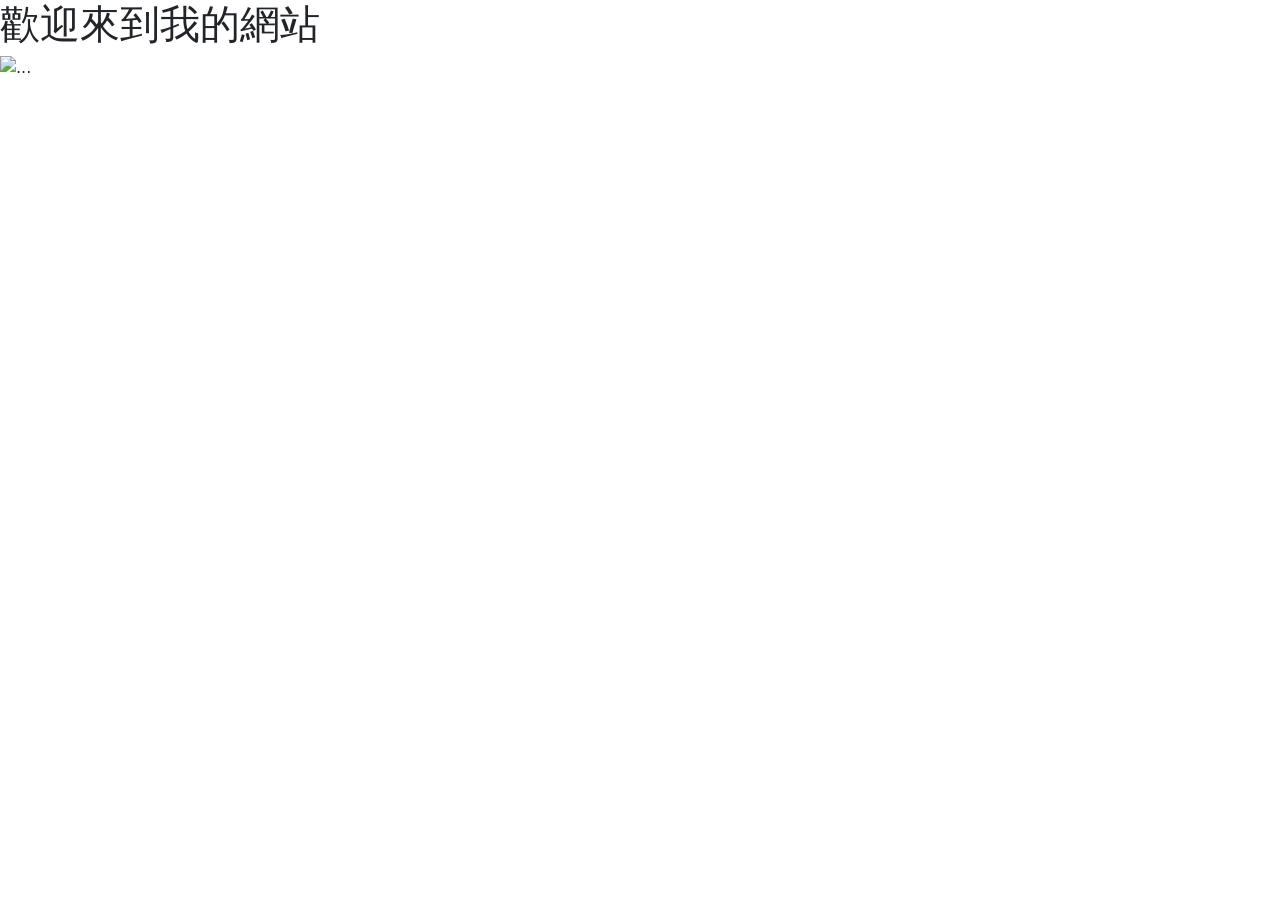
==== 1112/index.html @ 8703cf17 "Add files via upload" ====
<!DOCTYPE html>
<html lang="zh-Hant"></html>
<head>
    <meta charset='utf-8'>
    <meta name='viewport' content='width=device-width, initial-scale=1'>
    <title>Page Title</title>
    <link href="https://cdn.jsdelivr.net/npm/bootstrap@5.3.3/dist/css/bootstrap.min.css" rel="stylesheet" integrity="sha384-QWTKZyjpPEjISv5WaRU9OFeRpok6YctnYmDr5pNlyT2bRjXh0JMhjY6hW+ALEwIH" crossorigin="anonymous">
    <script src="https://cdn.jsdelivr.net/npm/bootstrap@5.3.3/dist/js/bootstrap.bundle.min.js" integrity="sha384-YvpcrYf0tY3lHB60NNkmXc5s9fDVZLESaAA55NDzOxhy9GkcIdslK1eN7N6jIeHz" crossorigin="anonymous"></script>
</head>
<body>
    <h1>歡迎來到我的網站</h1>

    <div id="carouselExample" class="carousel slide">
        <div class="carousel-inner">
          <div class="carousel-item active">
            <img src="..." class="d-block w-100" alt="...">
          </div>
          <div class="carousel-item">
            <img src="..." class="d-block w-100" alt="...">
          </div>
          <div class="carousel-item">
            <img src="..." class="d-block w-100" alt="...">
          </div>
        </div>
        <button class="carousel-control-prev" type="button" data-bs-target="#carouselExample" data-bs-slide="prev">
          <span class="carousel-control-prev-icon" aria-hidden="true"></span>
          <span class="visually-hidden">Previous</span>
        </button>
        <button class="carousel-control-next" type="button" data-bs-target="#carouselExample" data-bs-slide="next">
          <span class="carousel-control-next-icon" aria-hidden="true"></span>
          <span class="visually-hidden">Next</span>
        </button>
      </div>
</body>
</html>
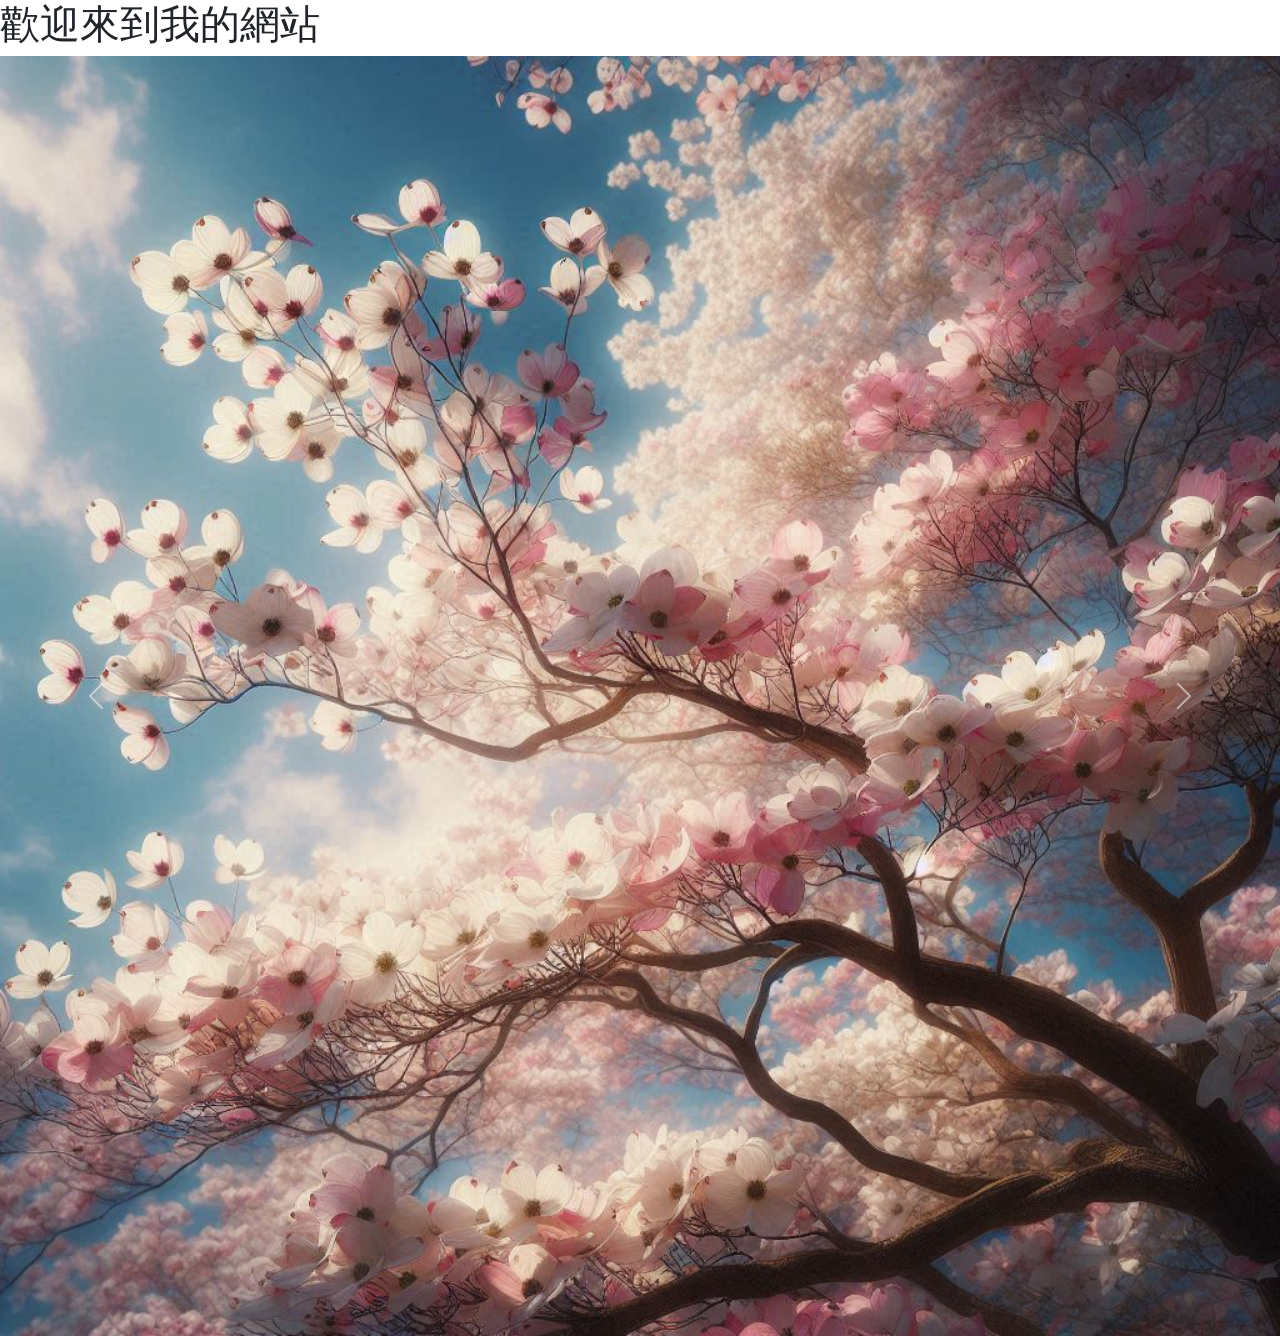
==== commit f4c21562: "Add files via upload" ====
--- a/1112/index.html
+++ b/1112/index.html
@@ -13,15 +13,22 @@
     <div id="carouselExample" class="carousel slide">
         <div class="carousel-inner">
           <div class="carousel-item active">
-            <img src="..." class="d-block w-100" alt="...">
+            <img src='OIG1.sX6HMcwn.jpg' style='width: 100%' class="d-block w-100" alt='OIG1.sX6HMcwn.jpg'>
           </div>
           <div class="carousel-item">
-            <img src="..." class="d-block w-100" alt="...">
+            <img src='images.jpg' style='width: 100%' class="d-block w-100" alt='images.jpg'>
           </div>
           <div class="carousel-item">
-            <img src="..." class="d-block w-100" alt="...">
+            <img src='OIG1.sX6HMcwn.jpg' style='width: 100%' class="d-block w-100" alt='OIG1.sX6HMcwn.jpg'>
+          </div>
+          <div class="carousel-item">
+            <img src='images.jpg' style='width: 100%' class="d-block w-100" alt='images.jpg'>
+          </div>
+          <div class="carousel-item">
+            <img src='OIG1.sX6HMcwn.jpg' style='width: 100%' class="d-block w-100" alt='OIG1.sX6HMcwn.jpg'>
           </div>
         </div>
+        
         <button class="carousel-control-prev" type="button" data-bs-target="#carouselExample" data-bs-slide="prev">
           <span class="carousel-control-prev-icon" aria-hidden="true"></span>
           <span class="visually-hidden">Previous</span>
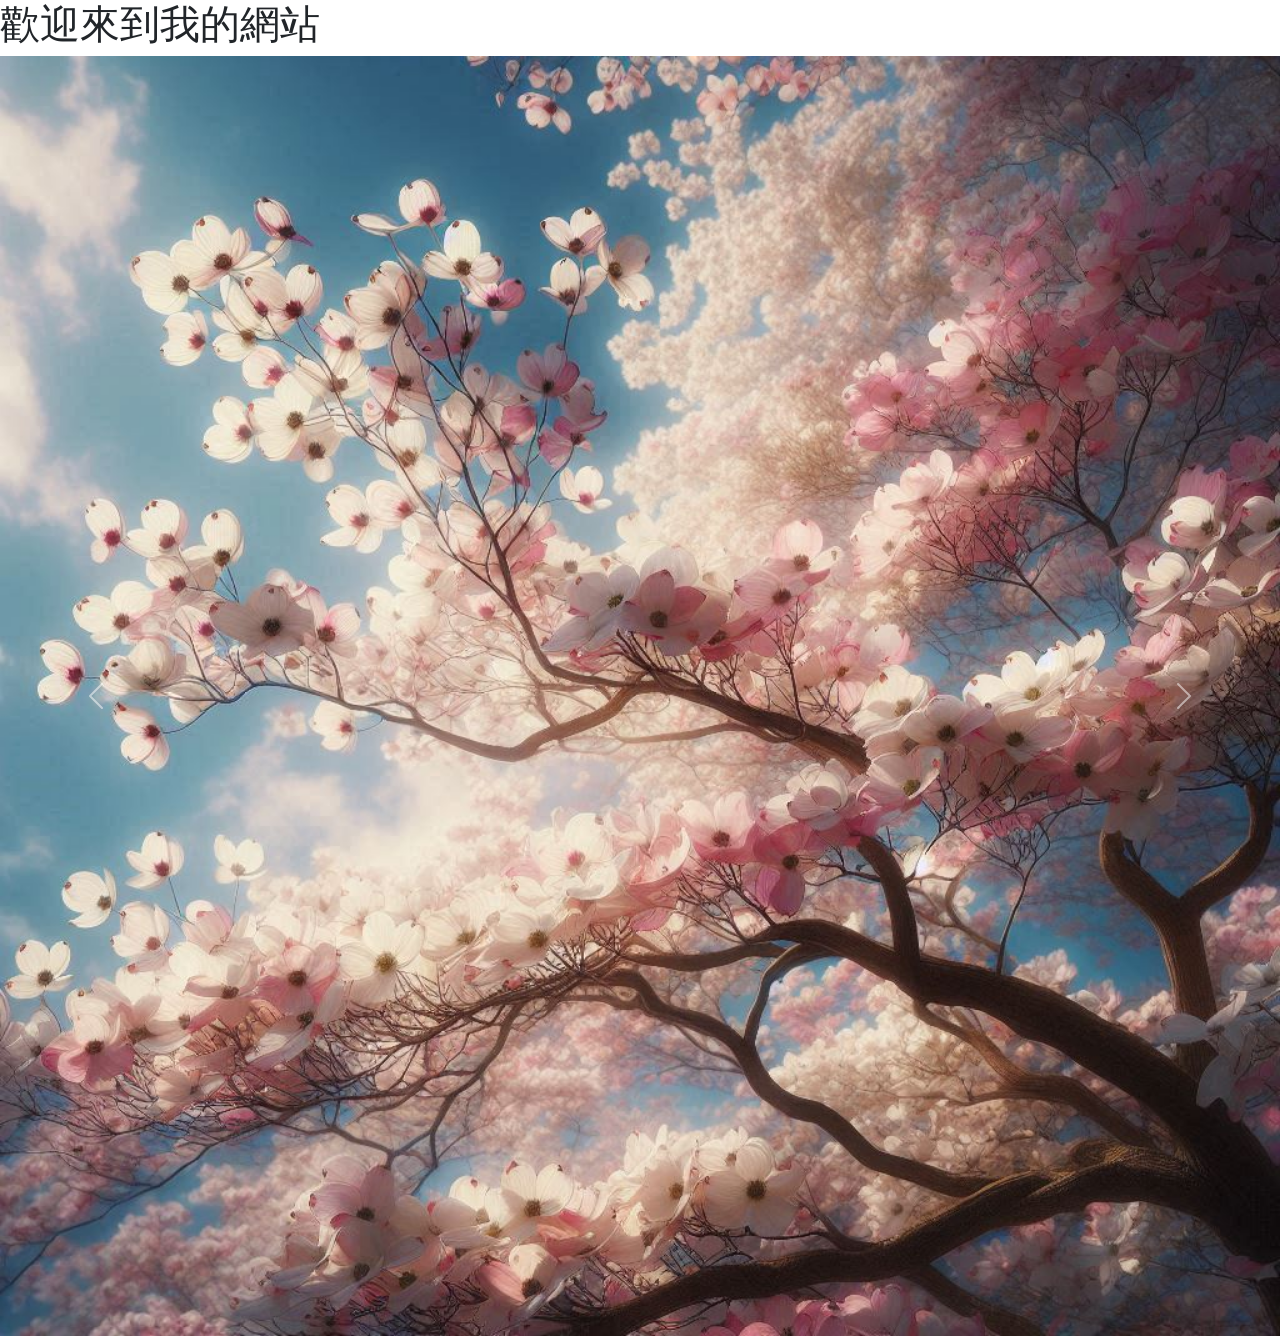
==== commit 5e46491c: "Update index.html" ====
--- a/1112/index.html
+++ b/1112/index.html
@@ -19,13 +19,13 @@
             <img src='images.jpg' style='width: 100%' class="d-block w-100" alt='images.jpg'>
           </div>
           <div class="carousel-item">
-            <img src='OIG1.sX6HMcwn.jpg' style='width: 100%' class="d-block w-100" alt='OIG1.sX6HMcwn.jpg'>
+            <img src='cat.jpg' style='width: 100%' class="d-block w-100" alt='cat.jpg'>
           </div>
           <div class="carousel-item">
-            <img src='images.jpg' style='width: 100%' class="d-block w-100" alt='images.jpg'>
+            <img src='rabbit.jpg' style='width: 100%' class="d-block w-100" alt='rabbit.jpg'>
           </div>
           <div class="carousel-item">
-            <img src='OIG1.sX6HMcwn.jpg' style='width: 100%' class="d-block w-100" alt='OIG1.sX6HMcwn.jpg'>
+            <img src='lion.jpg' style='width: 100%' class="d-block w-100" alt='lion.jpg'>
           </div>
         </div>
         
@@ -39,4 +39,4 @@
         </button>
       </div>
 </body>
-</html>+</html>
